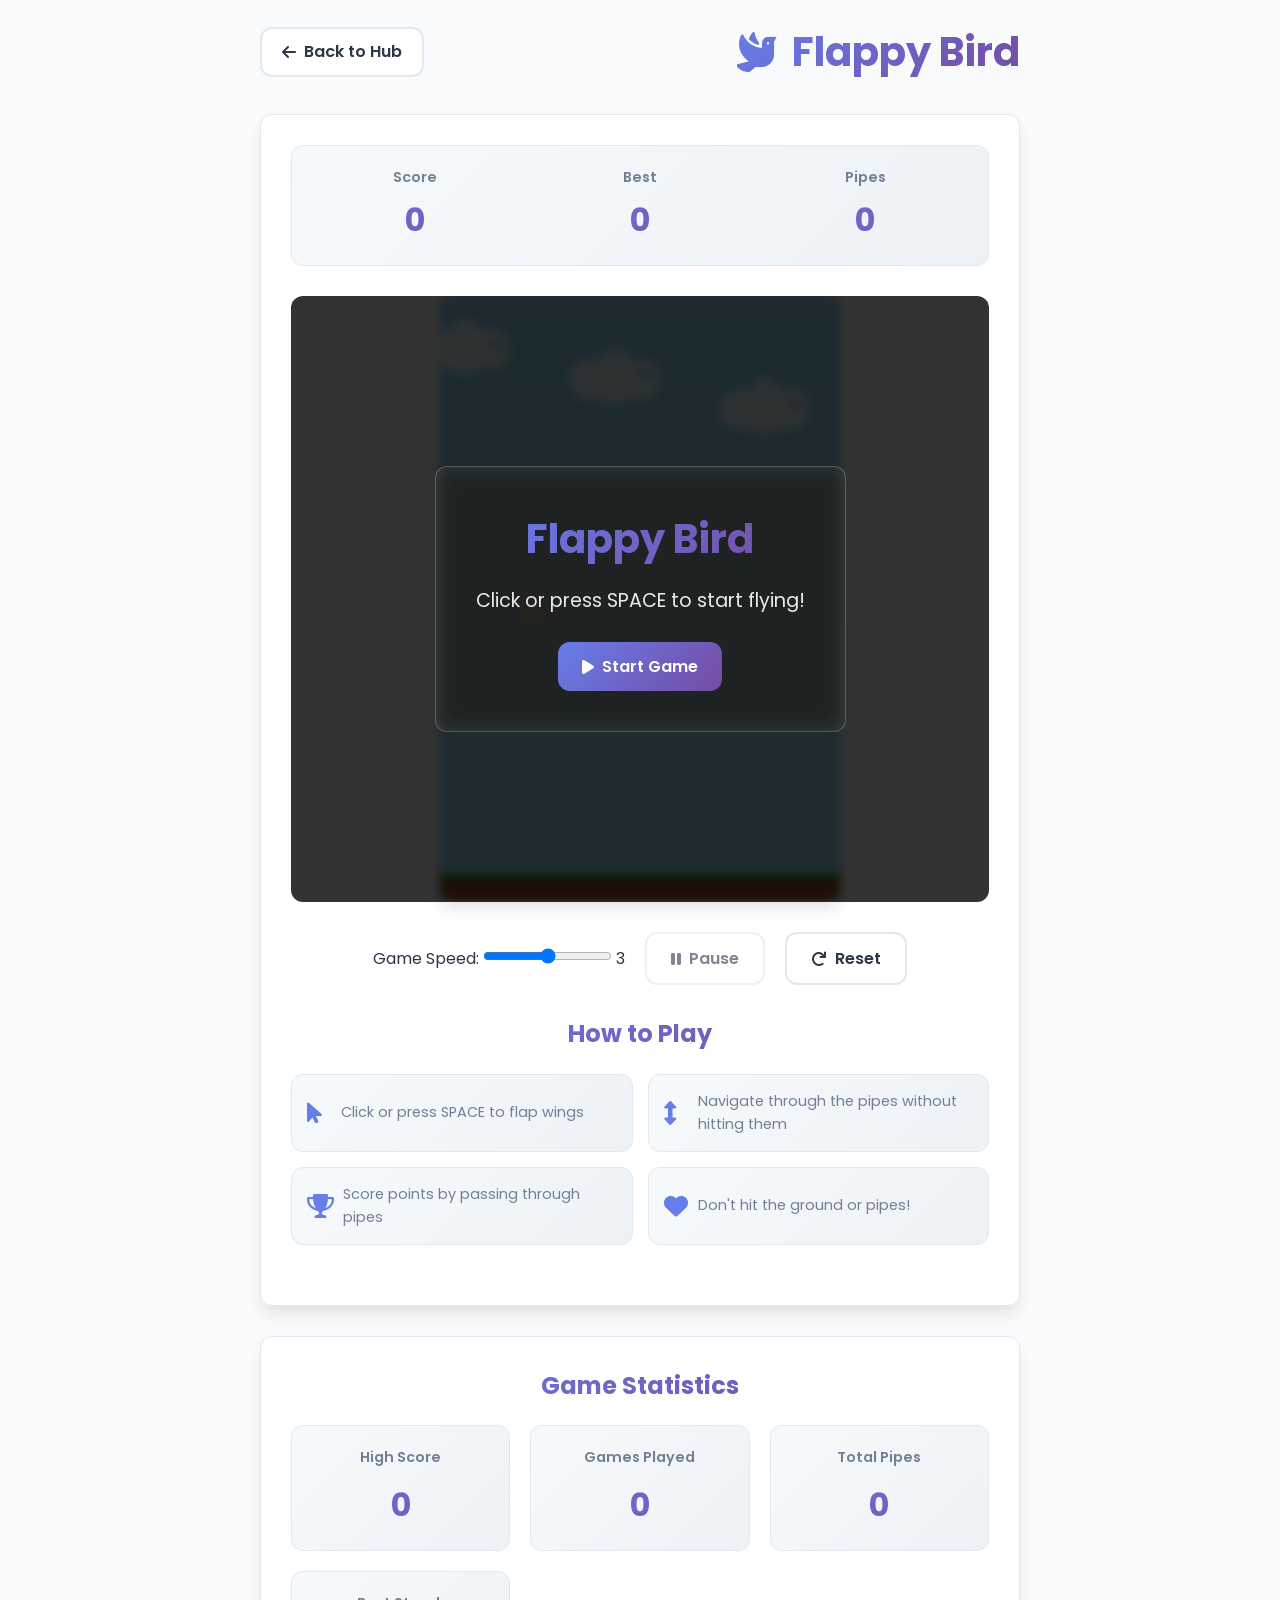
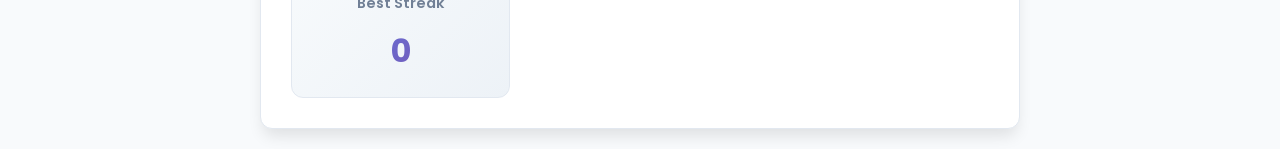
==== games/flappy-bird/index.html @ d593e907 "Add Flappy Bird Game: Introduce HTML, CSS, and JavaScript files for a fully functional Flappy Bird g" ====
<!DOCTYPE html>
<html lang="en">
<head>
    <meta charset="UTF-8">
    <meta name="viewport" content="width=device-width, initial-scale=1.0">
    <title>Flappy Bird - JS Games Hub</title>
    <link rel="stylesheet" href="style.css">
    <link href="https://fonts.googleapis.com/css2?family=Poppins:wght@300;400;600;700&display=swap" rel="stylesheet">
    <link rel="stylesheet" href="https://cdnjs.cloudflare.com/ajax/libs/font-awesome/6.0.0/css/all.min.css">
</head>
<body>
    <div class="container">
        <header class="header">
            <a href="../../index.html" class="back-btn">
                <i class="fas fa-arrow-left"></i>
                Back to Hub
            </a>
            <h1 class="game-title">
                <i class="fas fa-dove"></i>
                Flappy Bird
            </h1>
        </header>

        <main class="game-container">
            <div class="game-info">
                <div class="score-board">
                    <div class="score-item">
                        <span class="score-label">Score</span>
                        <span class="score-value" id="scoreDisplay">0</span>
                    </div>
                    <div class="score-item">
                        <span class="score-label">Best</span>
                        <span class="score-value" id="bestScore">0</span>
                    </div>
                    <div class="score-item">
                        <span class="score-label">Pipes</span>
                        <span class="score-value" id="pipesDisplay">0</span>
                    </div>
                </div>
            </div>

            <div class="game-area">
                <canvas id="gameCanvas" width="400" height="600"></canvas>
                <div class="game-overlay" id="gameOverlay">
                    <div class="overlay-content">
                        <h2 id="overlayTitle">Flappy Bird</h2>
                        <p id="overlayMessage">Click or press SPACE to start flying!</p>
                        <div class="overlay-buttons">
                            <button class="btn btn-primary" id="startBtn">
                                <i class="fas fa-play"></i>
                                Start Game
                            </button>
                        </div>
                    </div>
                </div>
            </div>

            <div class="game-controls">
                <div class="speed-control">
                    <label for="speedSlider">Game Speed:</label>
                    <input type="range" id="speedSlider" min="1" max="5" value="3" step="0.5">
                    <span id="speedValue">3</span>
                </div>
                <button class="btn btn-secondary" id="pauseBtn" disabled>
                    <i class="fas fa-pause"></i>
                    Pause
                </button>
                <button class="btn btn-secondary" id="resetBtn">
                    <i class="fas fa-redo"></i>
                    Reset
                </button>
            </div>

            <div class="game-instructions">
                <h3>How to Play</h3>
                <div class="instructions-grid">
                    <div class="instruction-item">
                        <i class="fas fa-mouse-pointer"></i>
                        <span>Click or press SPACE to flap wings</span>
                    </div>
                    <div class="instruction-item">
                        <i class="fas fa-arrows-alt-v"></i>
                        <span>Navigate through the pipes without hitting them</span>
                    </div>
                    <div class="instruction-item">
                        <i class="fas fa-trophy"></i>
                        <span>Score points by passing through pipes</span>
                    </div>
                    <div class="instruction-item">
                        <i class="fas fa-heart"></i>
                        <span>Don't hit the ground or pipes!</span>
                    </div>
                </div>
            </div>
        </main>

        <div class="stats-panel">
            <h3>Game Statistics</h3>
            <div class="stats-grid">
                <div class="stat-item">
                    <span class="stat-label">High Score</span>
                    <span class="stat-value" id="highScore">0</span>
                </div>
                <div class="stat-item">
                    <span class="stat-label">Games Played</span>
                    <span class="stat-value" id="gamesPlayed">0</span>
                </div>
                <div class="stat-item">
                    <span class="stat-label">Total Pipes</span>
                    <span class="stat-value" id="totalPipes">0</span>
                </div>
                <div class="stat-item">
                    <span class="stat-label">Best Streak</span>
                    <span class="stat-value" id="bestStreak">0</span>
                </div>
            </div>
        </div>
    </div>

    <script src="script.js"></script>
</body>
</html>
---- games/flappy-bird/style.css ----
/* CSS Variables */
:root {
    --primary-color: #667eea;
    --secondary-color: #764ba2;
    --accent-color: #f093fb;
    --background-color: #f8fafc;
    --surface-color: #ffffff;
    --text-primary: #2d3748;
    --text-secondary: #718096;
    --border-color: #e2e8f0;
    --success-color: #48bb78;
    --warning-color: #ed8936;
    --error-color: #f56565;
    --bird-color: #ffd700;
    --pipe-color: #22c55e;
    --sky-color: #87ceeb;
    --shadow-light: 0 4px 6px -1px rgba(0, 0, 0, 0.1);
    --shadow-medium: 0 10px 15px -3px rgba(0, 0, 0, 0.1);
    --shadow-heavy: 0 20px 25px -5px rgba(0, 0, 0, 0.1);
    --gradient-primary: linear-gradient(135deg, var(--primary-color), var(--secondary-color));
    --gradient-accent: linear-gradient(135deg, var(--accent-color), var(--primary-color));
    --gradient-sky: linear-gradient(180deg, #87ceeb, #98d8e8);
    --border-radius: 12px;
    --transition: all 0.3s cubic-bezier(0.4, 0, 0.2, 1);
}

/* Reset and base styles */
* {
    margin: 0;
    padding: 0;
    box-sizing: border-box;
}

body {
    font-family: 'Poppins', sans-serif;
    background: var(--background-color);
    color: var(--text-primary);
    line-height: 1.6;
    min-height: 100vh;
    display: flex;
    align-items: center;
    justify-content: center;
}

.container {
    max-width: 800px;
    width: 100%;
    padding: 20px;
}

/* Header */
.header {
    display: flex;
    align-items: center;
    justify-content: space-between;
    margin-bottom: 30px;
    flex-wrap: wrap;
    gap: 15px;
}

.back-btn {
    display: flex;
    align-items: center;
    gap: 8px;
    padding: 10px 20px;
    background: var(--surface-color);
    color: var(--text-primary);
    text-decoration: none;
    border-radius: var(--border-radius);
    border: 2px solid var(--border-color);
    transition: var(--transition);
    font-weight: 600;
}

.back-btn:hover {
    transform: translateY(-2px);
    box-shadow: var(--shadow-medium);
    border-color: var(--primary-color);
}

.game-title {
    font-size: 2.5rem;
    font-weight: 700;
    background: var(--gradient-primary);
    -webkit-background-clip: text;
    -webkit-text-fill-color: transparent;
    background-clip: text;
    display: flex;
    align-items: center;
    gap: 15px;
}

/* Game Container */
.game-container {
    background: var(--surface-color);
    border-radius: var(--border-radius);
    padding: 30px;
    box-shadow: var(--shadow-medium);
    border: 1px solid var(--border-color);
    margin-bottom: 30px;
}

/* Score Board */
.game-info {
    margin-bottom: 30px;
}

.score-board {
    display: grid;
    grid-template-columns: repeat(3, 1fr);
    gap: 20px;
    padding: 20px;
    background: linear-gradient(135deg, #f7fafc, #edf2f7);
    border-radius: var(--border-radius);
    border: 1px solid var(--border-color);
}

.score-item {
    text-align: center;
}

.score-label {
    display: block;
    font-size: 0.9rem;
    color: var(--text-secondary);
    margin-bottom: 5px;
    font-weight: 600;
}

.score-value {
    display: block;
    font-size: 2rem;
    font-weight: 700;
    background: var(--gradient-primary);
    -webkit-background-clip: text;
    -webkit-text-fill-color: transparent;
    background-clip: text;
}

/* Game Area */
.game-area {
    position: relative;
    display: flex;
    justify-content: center;
    margin-bottom: 30px;
}

#gameCanvas {
    border: 3px solid var(--border-color);
    border-radius: var(--border-radius);
    background: var(--gradient-sky);
    box-shadow: var(--shadow-medium);
    max-width: 100%;
    height: auto;
}

.game-overlay {
    position: absolute;
    top: 0;
    left: 0;
    right: 0;
    bottom: 0;
    background: rgba(0, 0, 0, 0.8);
    display: flex;
    align-items: center;
    justify-content: center;
    border-radius: var(--border-radius);
    backdrop-filter: blur(5px);
}

.overlay-content {
    text-align: center;
    color: white;
    padding: 40px;
    border-radius: var(--border-radius);
    background: rgba(255, 255, 255, 0.1);
    backdrop-filter: blur(10px);
    border: 1px solid rgba(255, 255, 255, 0.2);
}

.overlay-content h2 {
    font-size: 2.5rem;
    margin-bottom: 15px;
    background: var(--gradient-primary);
    -webkit-background-clip: text;
    -webkit-text-fill-color: transparent;
    background-clip: text;
}

.overlay-content p {
    font-size: 1.2rem;
    margin-bottom: 25px;
    opacity: 0.9;
}

.overlay-buttons {
    display: flex;
    gap: 15px;
    justify-content: center;
    flex-wrap: wrap;
}

/* Game Controls */
.game-controls {
    display: flex;
    gap: 20px;
    justify-content: center;
    align-items: center;
    margin-bottom: 30px;
    flex-wrap: wrap;
}

.btn {
    padding: 12px 24px;
    border: none;
    border-radius: var(--border-radius);
    font-family: inherit;
    font-weight: 600;
    cursor: pointer;
    transition: var(--transition);
    display: flex;
    align-items: center;
    gap: 8px;
    font-size: 1rem;
}

.btn-primary {
    background: var(--gradient-primary);
    color: white;
}

.btn-secondary {
    background: var(--surface-color);
    color: var(--text-primary);
    border: 2px solid var(--border-color);
}

.btn:hover:not(:disabled) {
    transform: translateY(-2px);
    box-shadow: var(--shadow-medium);
}

.btn-primary:hover:not(:disabled) {
    filter: brightness(1.1);
}

.btn-secondary:hover:not(:disabled) {
    border-color: var(--primary-color);
}

.btn:disabled {
    opacity: 0.6;
    cursor: not-allowed;
    transform: none;
}

/* Game Instructions */
.game-instructions {
    margin-bottom: 30px;
}

.game-instructions h3 {
    text-align: center;
    margin-bottom: 20px;
    font-size: 1.5rem;
    background: var(--gradient-primary);
    -webkit-background-clip: text;
    -webkit-text-fill-color: transparent;
    background-clip: text;
}

.instructions-grid {
    display: grid;
    grid-template-columns: repeat(auto-fit, minmax(250px, 1fr));
    gap: 15px;
}

.instruction-item {
    display: flex;
    align-items: center;
    gap: 10px;
    padding: 15px;
    background: linear-gradient(135deg, #f7fafc, #edf2f7);
    border-radius: var(--border-radius);
    border: 1px solid var(--border-color);
}

.instruction-item i {
    font-size: 1.5rem;
    color: var(--primary-color);
    min-width: 24px;
}

.instruction-item span {
    font-size: 0.9rem;
    color: var(--text-secondary);
}

/* Stats Panel */
.stats-panel {
    background: var(--surface-color);
    border-radius: var(--border-radius);
    padding: 30px;
    box-shadow: var(--shadow-medium);
    border: 1px solid var(--border-color);
}

.stats-panel h3 {
    text-align: center;
    margin-bottom: 20px;
    font-size: 1.5rem;
    background: var(--gradient-primary);
    -webkit-background-clip: text;
    -webkit-text-fill-color: transparent;
    background-clip: text;
}

.stats-grid {
    display: grid;
    grid-template-columns: repeat(auto-fit, minmax(200px, 1fr));
    gap: 20px;
}

.stat-item {
    text-align: center;
    padding: 20px;
    background: linear-gradient(135deg, #f7fafc, #edf2f7);
    border-radius: var(--border-radius);
    border: 1px solid var(--border-color);
}

.stat-label {
    display: block;
    font-size: 0.9rem;
    color: var(--text-secondary);
    margin-bottom: 10px;
    font-weight: 600;
}

.stat-value {
    display: block;
    font-size: 2rem;
    font-weight: 700;
    background: var(--gradient-primary);
    -webkit-background-clip: text;
    -webkit-text-fill-color: transparent;
    background-clip: text;
}

/* Animations */
@keyframes scoreUpdate {
    0% { transform: scale(1); }
    50% { transform: scale(1.2); }
    100% { transform: scale(1); }
}

.score-value.animate {
    animation: scoreUpdate 0.3s ease-out;
}

@keyframes overlaySlideIn {
    from {
        opacity: 0;
        transform: translateY(-50px) scale(0.9);
    }
    to {
        opacity: 1;
        transform: translateY(0) scale(1);
    }
}

.overlay-content {
    animation: overlaySlideIn 0.3s ease-out;
}

@keyframes birdFlap {
    0%, 100% { transform: rotate(-10deg); }
    50% { transform: rotate(10deg); }
}

.bird-flap {
    animation: birdFlap 0.2s ease-in-out;
}

@keyframes pipeMove {
    from { transform: translateX(0); }
    to { transform: translateX(-100px); }
}

.pipe-animation {
    animation: pipeMove 3s linear infinite;
}

/* Responsive Design */
@media (max-width: 768px) {
    .container {
        padding: 15px;
    }
    
    .header {
        flex-direction: column;
        text-align: center;
    }
    
    .game-title {
        font-size: 2rem;
    }
    
    .game-container {
        padding: 20px;
    }
    
    .score-board {
        grid-template-columns: repeat(3, 1fr);
        gap: 15px;
    }
    
    .score-value {
        font-size: 1.5rem;
    }
    
    #gameCanvas {
        width: 100%;
        max-width: 350px;
    }
    
    .game-controls {
        flex-direction: column;
        gap: 15px;
    }
    
    .btn {
        width: 200px;
        justify-content: center;
    }
    
    .instructions-grid {
        grid-template-columns: 1fr;
        gap: 10px;
    }
    
    .instruction-item {
        padding: 10px;
    }
    
    .stats-grid {
        grid-template-columns: repeat(2, 1fr);
        gap: 15px;
    }
    
    .stat-value {
        font-size: 1.5rem;
    }
}

@media (max-width: 480px) {
    .game-title {
        font-size: 1.5rem;
        flex-direction: column;
        gap: 10px;
    }
    
    .score-board {
        grid-template-columns: 1fr;
        gap: 10px;
    }
    
    .score-value {
        font-size: 1.2rem;
    }
    
    #gameCanvas {
        max-width: 300px;
    }
    
    .overlay-content {
        padding: 30px 20px;
    }
    
    .overlay-content h2 {
        font-size: 2rem;
    }
    
    .stats-grid {
        grid-template-columns: 1fr;
    }
}
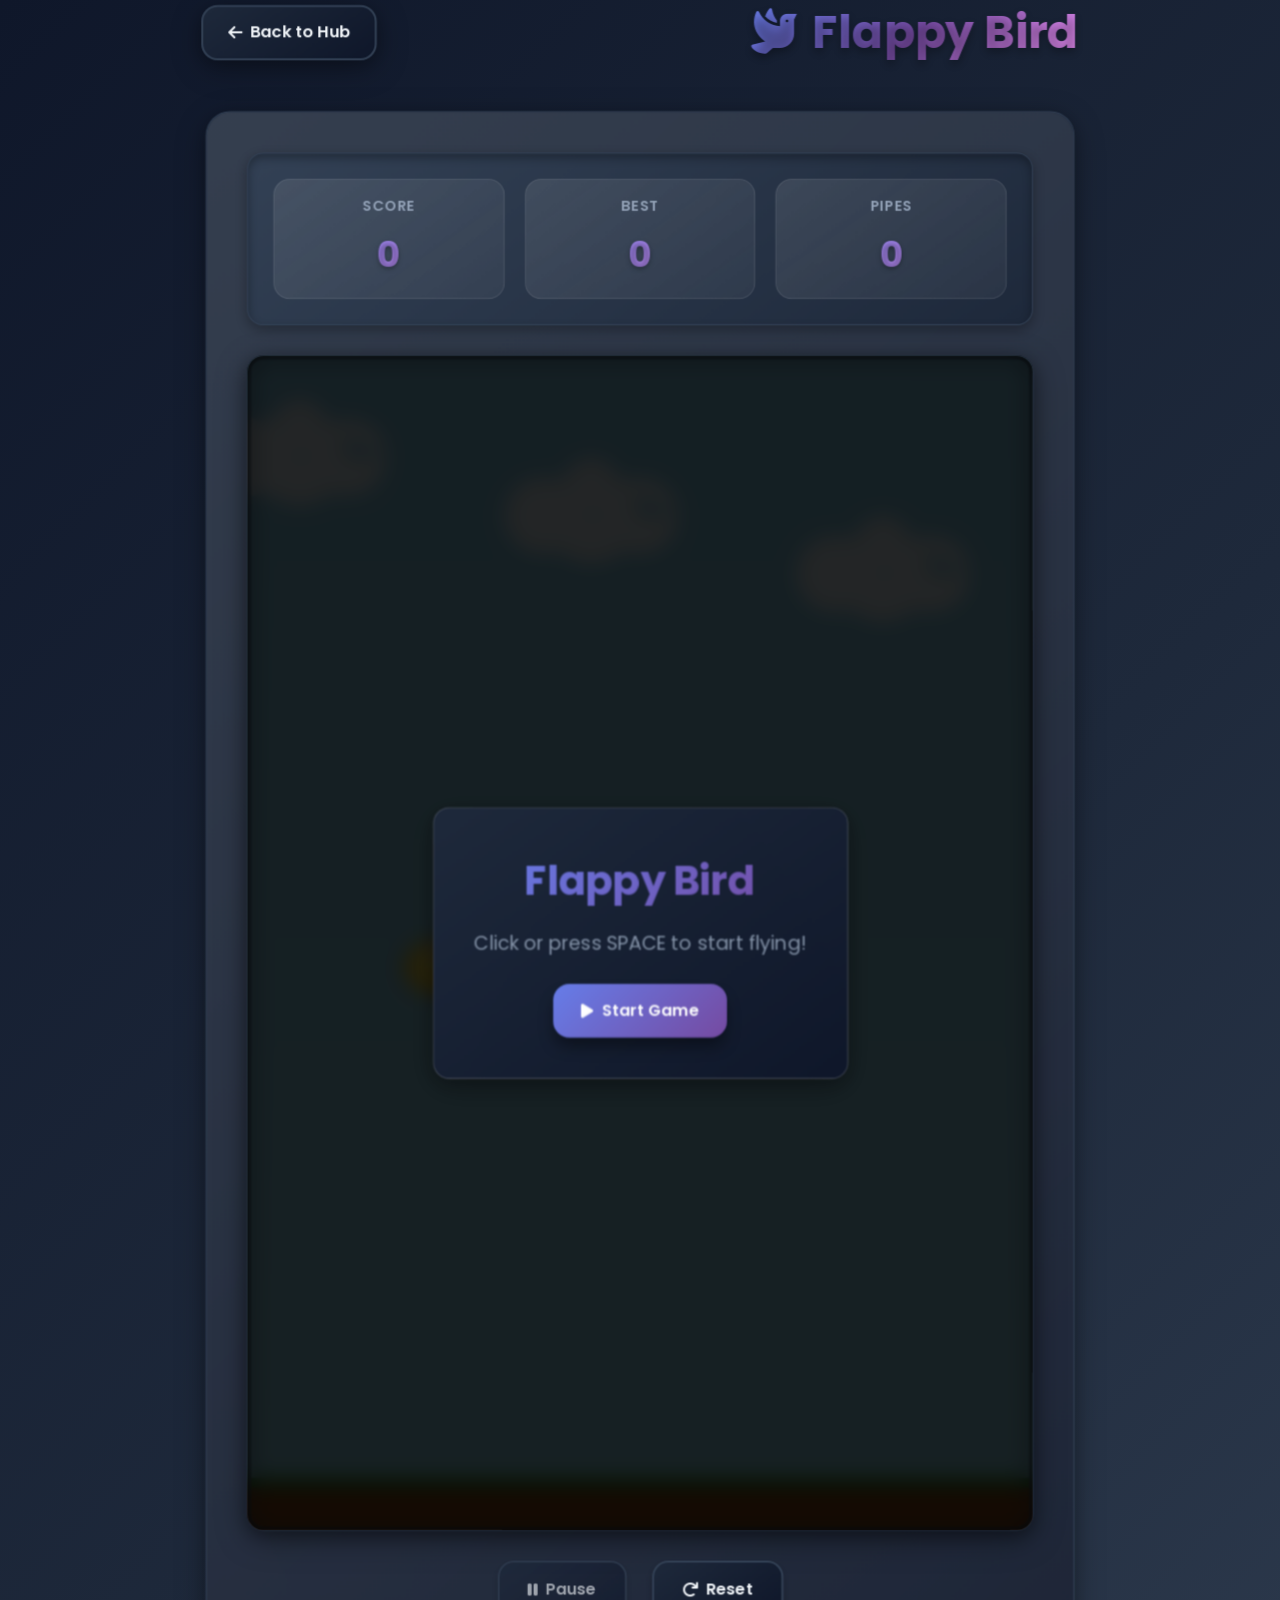
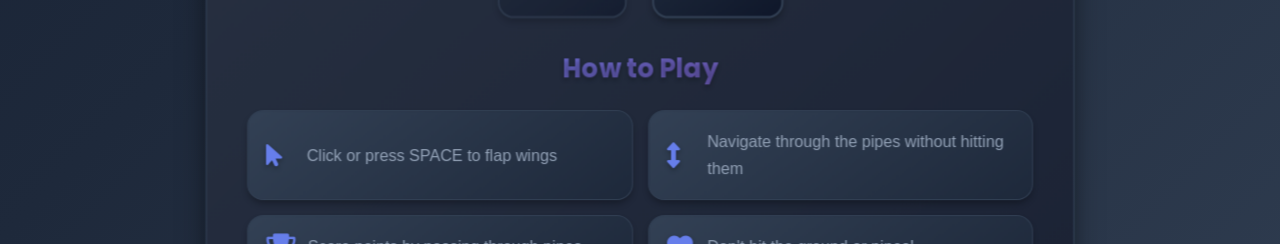
==== commit 3ebf483e: "Enhance Game Hub: Update README to reflect the addition of 12 complete JavaScript games with modern " ====
--- a/games/flappy-bird/index.html
+++ b/games/flappy-bird/index.html
@@ -56,11 +56,6 @@
             </div>
 
             <div class="game-controls">
-                <div class="speed-control">
-                    <label for="speedSlider">Game Speed:</label>
-                    <input type="range" id="speedSlider" min="1" max="5" value="3" step="0.5">
-                    <span id="speedValue">3</span>
-                </div>
                 <button class="btn btn-secondary" id="pauseBtn" disabled>
                     <i class="fas fa-pause"></i>
                     Pause
--- a/games/flappy-bird/style.css
+++ b/games/flappy-bird/style.css
@@ -3,25 +3,32 @@
     --primary-color: #667eea;
     --secondary-color: #764ba2;
     --accent-color: #f093fb;
-    --background-color: #f8fafc;
-    --surface-color: #ffffff;
-    --text-primary: #2d3748;
-    --text-secondary: #718096;
-    --border-color: #e2e8f0;
-    --success-color: #48bb78;
-    --warning-color: #ed8936;
-    --error-color: #f56565;
+    --background-color: #0f172a;
+    --surface-color: #1e293b;
+    --text-primary: #f1f5f9;
+    --text-secondary: #94a3b8;
+    --border-color: #334155;
+    --success-color: #10b981;
+    --warning-color: #f59e0b;
+    --error-color: #ef4444;
     --bird-color: #ffd700;
     --pipe-color: #22c55e;
-    --sky-color: #87ceeb;
-    --shadow-light: 0 4px 6px -1px rgba(0, 0, 0, 0.1);
-    --shadow-medium: 0 10px 15px -3px rgba(0, 0, 0, 0.1);
-    --shadow-heavy: 0 20px 25px -5px rgba(0, 0, 0, 0.1);
+    --sky-color: #3b82f6;
+    --cloud-color: #e5e7eb;
+    --shadow-light: 0 4px 6px -1px rgba(0, 0, 0, 0.3);
+    --shadow-medium: 0 10px 15px -3px rgba(0, 0, 0, 0.4);
+    --shadow-heavy: 0 20px 25px -5px rgba(0, 0, 0, 0.5);
+    --shadow-3d: 0 8px 32px rgba(0, 0, 0, 0.3), 0 4px 16px rgba(0, 0, 0, 0.2);
+    --shadow-inset: inset 0 4px 8px rgba(0, 0, 0, 0.3);
     --gradient-primary: linear-gradient(135deg, var(--primary-color), var(--secondary-color));
     --gradient-accent: linear-gradient(135deg, var(--accent-color), var(--primary-color));
-    --gradient-sky: linear-gradient(180deg, #87ceeb, #98d8e8);
-    --border-radius: 12px;
+    --gradient-surface: linear-gradient(145deg, #1e293b, #0f172a);
+    --gradient-game-board: linear-gradient(145deg, #334155, #1e293b);
+    --gradient-sky: linear-gradient(180deg, #3b82f6, #60a5fa, #93c5fd);
+    --border-radius: 16px;
+    --border-radius-large: 24px;
     --transition: all 0.3s cubic-bezier(0.4, 0, 0.2, 1);
+    --perspective: 1000px;
 }
 
 /* Reset and base styles */
@@ -33,19 +40,21 @@
 
 body {
     font-family: 'Poppins', sans-serif;
-    background: var(--background-color);
+    background: linear-gradient(135deg, #0f172a 0%, #1e293b 50%, #334155 100%);
     color: var(--text-primary);
     line-height: 1.6;
     min-height: 100vh;
     display: flex;
     align-items: center;
     justify-content: center;
+    perspective: var(--perspective);
 }
 
 .container {
-    max-width: 800px;
+    max-width: 900px;
     width: 100%;
     padding: 20px;
+    transform-style: preserve-3d;
 }
 
 /* Header */
@@ -56,85 +65,139 @@
     margin-bottom: 30px;
     flex-wrap: wrap;
     gap: 15px;
+    transform: translateZ(20px);
 }
 
 .back-btn {
     display: flex;
     align-items: center;
     gap: 8px;
-    padding: 10px 20px;
-    background: var(--surface-color);
+    padding: 12px 24px;
+    background: var(--gradient-surface);
     color: var(--text-primary);
     text-decoration: none;
     border-radius: var(--border-radius);
     border: 2px solid var(--border-color);
     transition: var(--transition);
     font-weight: 600;
+    box-shadow: var(--shadow-3d);
+    transform: translateZ(10px);
+    position: relative;
+    overflow: hidden;
+}
+
+.back-btn::before {
+    content: '';
+    position: absolute;
+    top: 0;
+    left: -100%;
+    width: 100%;
+    height: 100%;
+    background: linear-gradient(90deg, transparent, rgba(255, 255, 255, 0.1), transparent);
+    transition: left 0.5s;
 }
 
 .back-btn:hover {
-    transform: translateY(-2px);
-    box-shadow: var(--shadow-medium);
+    transform: translateY(-4px) translateZ(15px);
+    box-shadow: 0 12px 40px rgba(0, 0, 0, 0.4), 0 6px 20px rgba(0, 0, 0, 0.3);
     border-color: var(--primary-color);
 }
 
+.back-btn:hover::before {
+    left: 100%;
+}
+
 .game-title {
-    font-size: 2.5rem;
+    font-size: 2.8rem;
     font-weight: 700;
-    background: var(--gradient-primary);
+    background: linear-gradient(135deg, #667eea, #764ba2, #f093fb);
     -webkit-background-clip: text;
     -webkit-text-fill-color: transparent;
     background-clip: text;
     display: flex;
     align-items: center;
     gap: 15px;
+    text-shadow: 0 4px 8px rgba(0, 0, 0, 0.3);
+    transform: translateZ(15px);
 }
 
 /* Game Container */
 .game-container {
-    background: var(--surface-color);
-    border-radius: var(--border-radius);
-    padding: 30px;
-    box-shadow: var(--shadow-medium);
+    background: var(--gradient-surface);
+    border-radius: var(--border-radius-large);
+    padding: 40px;
+    box-shadow: var(--shadow-3d);
     border: 1px solid var(--border-color);
     margin-bottom: 30px;
+    transform: translateZ(10px);
+    position: relative;
+    backdrop-filter: blur(10px);
+}
+
+.game-container::before {
+    content: '';
+    position: absolute;
+    top: 0;
+    left: 0;
+    right: 0;
+    bottom: 0;
+    background: linear-gradient(135deg, rgba(255, 255, 255, 0.1), rgba(255, 255, 255, 0.05));
+    border-radius: var(--border-radius-large);
+    pointer-events: none;
 }
 
 /* Score Board */
 .game-info {
     margin-bottom: 30px;
+    transform: translateZ(5px);
 }
 
 .score-board {
     display: grid;
     grid-template-columns: repeat(3, 1fr);
     gap: 20px;
-    padding: 20px;
-    background: linear-gradient(135deg, #f7fafc, #edf2f7);
+    padding: 25px;
+    background: var(--gradient-game-board);
     border-radius: var(--border-radius);
     border: 1px solid var(--border-color);
+    box-shadow: var(--shadow-inset), 0 4px 12px rgba(0, 0, 0, 0.3);
+    transform-style: preserve-3d;
 }
 
 .score-item {
     text-align: center;
+    padding: 15px;
+    background: linear-gradient(145deg, rgba(255, 255, 255, 0.1), rgba(255, 255, 255, 0.05));
+    border-radius: var(--border-radius);
+    border: 1px solid rgba(255, 255, 255, 0.1);
+    transform: translateZ(5px);
+    transition: var(--transition);
+}
+
+.score-item:hover {
+    transform: translateZ(10px) scale(1.02);
+    box-shadow: 0 8px 25px rgba(0, 0, 0, 0.3);
 }
 
 .score-label {
     display: block;
     font-size: 0.9rem;
     color: var(--text-secondary);
-    margin-bottom: 5px;
+    margin-bottom: 8px;
     font-weight: 600;
+    text-transform: uppercase;
+    letter-spacing: 0.5px;
 }
 
 .score-value {
     display: block;
-    font-size: 2rem;
+    font-size: 2.2rem;
     font-weight: 700;
-    background: var(--gradient-primary);
+    background: linear-gradient(135deg, var(--primary-color), var(--accent-color));
     -webkit-background-clip: text;
     -webkit-text-fill-color: transparent;
     background-clip: text;
+    text-shadow: 0 2px 4px rgba(0, 0, 0, 0.3);
 }
 
 /* Game Area */
@@ -143,15 +206,40 @@
     display: flex;
     justify-content: center;
     margin-bottom: 30px;
+    transform-style: preserve-3d;
 }
 
 #gameCanvas {
-    border: 3px solid var(--border-color);
+    border: 4px solid var(--border-color);
     border-radius: var(--border-radius);
     background: var(--gradient-sky);
-    box-shadow: var(--shadow-medium);
+    box-shadow: 
+        var(--shadow-inset),
+        0 8px 32px rgba(0, 0, 0, 0.4),
+        0 4px 16px rgba(0, 0, 0, 0.3);
     max-width: 100%;
     height: auto;
+    transform: translateZ(15px);
+    transition: var(--transition);
+    position: relative;
+}
+
+#gameCanvas::before {
+    content: '';
+    position: absolute;
+    top: -4px;
+    left: -4px;
+    right: -4px;
+    bottom: -4px;
+    background: linear-gradient(45deg, var(--primary-color), var(--secondary-color), var(--accent-color));
+    border-radius: var(--border-radius);
+    z-index: -1;
+    opacity: 0;
+    transition: opacity 0.3s;
+}
+
+#gameCanvas:hover::before {
+    opacity: 0.3;
 }
 
 .game-overlay {
@@ -160,22 +248,26 @@
     left: 0;
     right: 0;
     bottom: 0;
-    background: rgba(0, 0, 0, 0.8);
+    background: rgba(0, 0, 0, 0.85);
     display: flex;
     align-items: center;
     justify-content: center;
     border-radius: var(--border-radius);
-    backdrop-filter: blur(5px);
+    backdrop-filter: blur(10px);
+    transform: translateZ(20px);
 }
 
 .overlay-content {
     text-align: center;
-    color: white;
+    color: var(--text-primary);
     padding: 40px;
     border-radius: var(--border-radius);
-    background: rgba(255, 255, 255, 0.1);
-    backdrop-filter: blur(10px);
+    background: var(--gradient-surface);
+    backdrop-filter: blur(20px);
     border: 1px solid rgba(255, 255, 255, 0.2);
+    box-shadow: var(--shadow-3d);
+    transform: translateZ(10px);
+    max-width: 90%;
 }
 
 .overlay-content h2 {
@@ -185,12 +277,14 @@
     -webkit-background-clip: text;
     -webkit-text-fill-color: transparent;
     background-clip: text;
+    font-weight: 700;
 }
 
 .overlay-content p {
     font-size: 1.2rem;
     margin-bottom: 25px;
     opacity: 0.9;
+    color: var(--text-secondary);
 }
 
 .overlay-buttons {
@@ -203,15 +297,94 @@
 /* Game Controls */
 .game-controls {
     display: flex;
-    gap: 20px;
+    gap: 25px;
     justify-content: center;
     align-items: center;
     margin-bottom: 30px;
     flex-wrap: wrap;
+    transform: translateZ(5px);
+}
+
+/* Speed Slider Styles */
+.speed-slider-group {
+    display: flex;
+    flex-direction: column;
+    align-items: center;
+    justify-content: center;
+    margin-bottom: 15px;
+    gap: 8px;
+    padding: 20px;
+    background: var(--gradient-game-board);
+    border-radius: var(--border-radius);
+    border: 1px solid var(--border-color);
+    box-shadow: inset 0 2px 4px rgba(0, 0, 0, 0.2);
+    transform: translateZ(5px);
+    min-width: 250px;
+}
+
+.slider-label {
+    font-weight: 600;
+    color: var(--text-primary);
+    font-size: 1.1rem;
+    margin-bottom: 5px;
+    display: flex;
+    align-items: center;
+    gap: 8px;
+    text-shadow: 0 2px 4px rgba(0, 0, 0, 0.3);
+}
+
+#speedSlider {
+    width: 200px;
+    height: 8px;
+    border-radius: 4px;
+    background: var(--gradient-primary);
+    outline: none;
+    transition: var(--transition);
+    appearance: none;
+    box-shadow: inset 0 2px 4px rgba(0, 0, 0, 0.2);
+}
+
+#speedSlider::-webkit-slider-thumb {
+    -webkit-appearance: none;
+    appearance: none;
+    width: 24px;
+    height: 24px;
+    border-radius: 50%;
+    background: linear-gradient(145deg, var(--primary-color), var(--secondary-color));
+    border: 3px solid var(--surface-color);
+    box-shadow: 0 4px 12px rgba(0, 0, 0, 0.3);
+    cursor: pointer;
+    transition: var(--transition);
+    transform: translateZ(2px);
+}
+
+#speedSlider:hover::-webkit-slider-thumb {
+    transform: scale(1.1) translateZ(5px);
+    box-shadow: 0 6px 20px rgba(0, 0, 0, 0.4);
+}
+
+#speedSlider::-moz-range-thumb {
+    width: 24px;
+    height: 24px;
+    border-radius: 50%;
+    background: linear-gradient(145deg, var(--primary-color), var(--secondary-color));
+    border: 3px solid var(--surface-color);
+    box-shadow: 0 4px 12px rgba(0, 0, 0, 0.3);
+    cursor: pointer;
+    transition: var(--transition);
+}
+
+#speedValue {
+    min-width: 20px;
+    display: inline-block;
+    color: var(--accent-color);
+    font-weight: 700;
+    font-size: 1.1rem;
+    text-shadow: 0 2px 4px rgba(0, 0, 0, 0.3);
 }
 
 .btn {
-    padding: 12px 24px;
+    padding: 14px 28px;
     border: none;
     border-radius: var(--border-radius);
     font-family: inherit;
@@ -222,22 +395,42 @@
     align-items: center;
     gap: 8px;
     font-size: 1rem;
+    position: relative;
+    overflow: hidden;
+    transform: translateZ(5px);
+}
+
+.btn::before {
+    content: '';
+    position: absolute;
+    top: 0;
+    left: -100%;
+    width: 100%;
+    height: 100%;
+    background: linear-gradient(90deg, transparent, rgba(255, 255, 255, 0.2), transparent);
+    transition: left 0.5s;
 }
 
 .btn-primary {
     background: var(--gradient-primary);
     color: white;
+    box-shadow: var(--shadow-medium);
 }
 
 .btn-secondary {
-    background: var(--surface-color);
+    background: var(--gradient-surface);
     color: var(--text-primary);
     border: 2px solid var(--border-color);
+    box-shadow: var(--shadow-light);
 }
 
 .btn:hover:not(:disabled) {
-    transform: translateY(-2px);
-    box-shadow: var(--shadow-medium);
+    transform: translateY(-3px) translateZ(10px);
+    box-shadow: 0 12px 40px rgba(0, 0, 0, 0.4);
+}
+
+.btn:hover:not(:disabled)::before {
+    left: 100%;
 }
 
 .btn-primary:hover:not(:disabled) {
@@ -246,73 +439,104 @@
 
 .btn-secondary:hover:not(:disabled) {
     border-color: var(--primary-color);
+    background: linear-gradient(145deg, var(--border-color), var(--surface-color));
 }
 
 .btn:disabled {
     opacity: 0.6;
     cursor: not-allowed;
-    transform: none;
+    transform: translateZ(0);
 }
 
 /* Game Instructions */
 .game-instructions {
     margin-bottom: 30px;
+    transform: translateZ(5px);
 }
 
 .game-instructions h3 {
     text-align: center;
     margin-bottom: 20px;
-    font-size: 1.5rem;
+    font-size: 1.6rem;
     background: var(--gradient-primary);
     -webkit-background-clip: text;
     -webkit-text-fill-color: transparent;
     background-clip: text;
+    font-weight: 700;
+    text-shadow: 0 2px 4px rgba(0, 0, 0, 0.3);
 }
 
 .instructions-grid {
     display: grid;
-    grid-template-columns: repeat(auto-fit, minmax(250px, 1fr));
+    grid-template-columns: repeat(auto-fit, minmax(300px, 1fr));
     gap: 15px;
 }
 
 .instruction-item {
     display: flex;
     align-items: center;
-    gap: 10px;
-    padding: 15px;
-    background: linear-gradient(135deg, #f7fafc, #edf2f7);
+    gap: 12px;
+    padding: 18px;
+    background: var(--gradient-game-board);
     border-radius: var(--border-radius);
     border: 1px solid var(--border-color);
+    box-shadow: var(--shadow-light);
+    transition: var(--transition);
+    transform: translateZ(2px);
+}
+
+.instruction-item:hover {
+    transform: translateY(-2px) translateZ(5px);
+    box-shadow: var(--shadow-medium);
 }
 
 .instruction-item i {
-    font-size: 1.5rem;
+    font-size: 1.6rem;
     color: var(--primary-color);
-    min-width: 24px;
+    min-width: 28px;
+    text-shadow: 0 2px 4px rgba(0, 0, 0, 0.3);
 }
 
 .instruction-item span {
-    font-size: 0.9rem;
+    font-size: 1rem;
     color: var(--text-secondary);
+    font-weight: 500;
 }
 
 /* Stats Panel */
 .stats-panel {
-    background: var(--surface-color);
-    border-radius: var(--border-radius);
+    background: var(--gradient-surface);
+    border-radius: var(--border-radius-large);
     padding: 30px;
-    box-shadow: var(--shadow-medium);
+    box-shadow: var(--shadow-3d);
     border: 1px solid var(--border-color);
+    transform: translateZ(5px);
+    position: relative;
+    backdrop-filter: blur(10px);
+}
+
+.stats-panel::before {
+    content: '';
+    position: absolute;
+    top: 0;
+    left: 0;
+    right: 0;
+    bottom: 0;
+    background: linear-gradient(135deg, rgba(255, 255, 255, 0.1), rgba(255, 255, 255, 0.05));
+    border-radius: var(--border-radius-large);
+    pointer-events: none;
 }
 
 .stats-panel h3 {
     text-align: center;
     margin-bottom: 20px;
-    font-size: 1.5rem;
+    font-size: 1.6rem;
     background: var(--gradient-primary);
     -webkit-background-clip: text;
     -webkit-text-fill-color: transparent;
     background-clip: text;
+    font-weight: 700;
+    text-shadow: 0 2px 4px rgba(0, 0, 0, 0.3);
 }
 
 .stats-grid {
@@ -324,9 +548,17 @@
 .stat-item {
     text-align: center;
     padding: 20px;
-    background: linear-gradient(135deg, #f7fafc, #edf2f7);
+    background: var(--gradient-game-board);
     border-radius: var(--border-radius);
     border: 1px solid var(--border-color);
+    box-shadow: var(--shadow-light);
+    transition: var(--transition);
+    transform: translateZ(2px);
+}
+
+.stat-item:hover {
+    transform: translateY(-2px) translateZ(5px);
+    box-shadow: var(--shadow-medium);
 }
 
 .stat-label {
@@ -335,60 +567,96 @@
     color: var(--text-secondary);
     margin-bottom: 10px;
     font-weight: 600;
+    text-transform: uppercase;
+    letter-spacing: 0.5px;
 }
 
 .stat-value {
     display: block;
-    font-size: 2rem;
+    font-size: 2.2rem;
     font-weight: 700;
-    background: var(--gradient-primary);
+    background: linear-gradient(135deg, var(--primary-color), var(--accent-color));
     -webkit-background-clip: text;
     -webkit-text-fill-color: transparent;
     background-clip: text;
+    text-shadow: 0 2px 4px rgba(0, 0, 0, 0.3);
 }
 
 /* Animations */
 @keyframes scoreUpdate {
-    0% { transform: scale(1); }
-    50% { transform: scale(1.2); }
-    100% { transform: scale(1); }
+    0% { 
+        transform: scale(1) translateZ(5px); 
+    }
+    50% { 
+        transform: scale(1.2) translateZ(10px);
+        text-shadow: 0 4px 8px rgba(0, 0, 0, 0.4);
+    }
+    100% { 
+        transform: scale(1) translateZ(5px); 
+    }
 }
 
 .score-value.animate {
-    animation: scoreUpdate 0.3s ease-out;
+    animation: scoreUpdate 0.4s ease-out;
 }
 
 @keyframes overlaySlideIn {
     from {
         opacity: 0;
-        transform: translateY(-50px) scale(0.9);
+        transform: translateY(-50px) scale(0.9) translateZ(0);
     }
     to {
         opacity: 1;
-        transform: translateY(0) scale(1);
+        transform: translateY(0) scale(1) translateZ(10px);
     }
 }
 
 .overlay-content {
-    animation: overlaySlideIn 0.3s ease-out;
+    animation: overlaySlideIn 0.4s ease-out;
 }
 
 @keyframes birdFlap {
-    0%, 100% { transform: rotate(-10deg); }
-    50% { transform: rotate(10deg); }
+    0% { 
+        transform: rotateZ(-10deg) translateZ(5px); 
+    }
+    50% { 
+        transform: rotateZ(0deg) translateZ(8px); 
+    }
+    100% { 
+        transform: rotateZ(10deg) translateZ(5px); 
+    }
 }
 
 .bird-flap {
-    animation: birdFlap 0.2s ease-in-out;
+    animation: birdFlap 0.3s ease-in-out;
 }
 
 @keyframes pipeMove {
-    from { transform: translateX(0); }
-    to { transform: translateX(-100px); }
+    0% { 
+        transform: translateX(0) translateZ(5px); 
+    }
+    100% { 
+        transform: translateX(-100px) translateZ(5px); 
+    }
 }
 
 .pipe-animation {
-    animation: pipeMove 3s linear infinite;
+    animation: pipeMove 2s linear infinite;
+}
+
+@keyframes pulse3D {
+    0%, 100% {
+        transform: translateZ(10px) scale(1);
+        box-shadow: var(--shadow-3d);
+    }
+    50% {
+        transform: translateZ(20px) scale(1.02);
+        box-shadow: var(--shadow-heavy);
+    }
+}
+
+.game-container.pulse {
+    animation: pulse3D 2s ease-in-out infinite;
 }
 
 /* Responsive Design */
@@ -403,30 +671,30 @@
     }
     
     .game-title {
-        font-size: 2rem;
+        font-size: 2.2rem;
     }
     
     .game-container {
-        padding: 20px;
+        padding: 25px;
     }
     
     .score-board {
-        grid-template-columns: repeat(3, 1fr);
+        grid-template-columns: 1fr;
         gap: 15px;
     }
     
     .score-value {
-        font-size: 1.5rem;
+        font-size: 1.8rem;
     }
     
     #gameCanvas {
         width: 100%;
-        max-width: 350px;
+        max-width: 500px;
     }
     
     .game-controls {
         flex-direction: column;
-        gap: 15px;
+        gap: 20px;
     }
     
     .btn {
@@ -436,11 +704,11 @@
     
     .instructions-grid {
         grid-template-columns: 1fr;
-        gap: 10px;
+        gap: 12px;
     }
     
     .instruction-item {
-        padding: 10px;
+        padding: 15px;
     }
     
     .stats-grid {
@@ -449,28 +717,27 @@
     }
     
     .stat-value {
-        font-size: 1.5rem;
+        font-size: 1.8rem;
     }
 }
 
 @media (max-width: 480px) {
     .game-title {
-        font-size: 1.5rem;
+        font-size: 1.8rem;
         flex-direction: column;
         gap: 10px;
     }
     
     .score-board {
-        grid-template-columns: 1fr;
         gap: 10px;
     }
     
     .score-value {
-        font-size: 1.2rem;
+        font-size: 1.5rem;
     }
     
     #gameCanvas {
-        max-width: 300px;
+        max-width: 350px;
     }
     
     .overlay-content {
@@ -484,4 +751,31 @@
     .stats-grid {
         grid-template-columns: 1fr;
     }
+}
+
+/* High contrast mode */
+@media (prefers-contrast: high) {
+    #gameCanvas {
+        border-color: var(--text-primary);
+    }
+    
+    .btn {
+        border: 2px solid var(--text-primary);
+    }
+}
+
+/* Reduced motion */
+@media (prefers-reduced-motion: reduce) {
+    * {
+        animation-duration: 0.01ms !important;
+        animation-iteration-count: 1 !important;
+        transition-duration: 0.01ms !important;
+    }
+    
+    .btn:hover,
+    .score-item:hover,
+    .instruction-item:hover,
+    .stat-item:hover {
+        transform: none;
+    }
 } 
